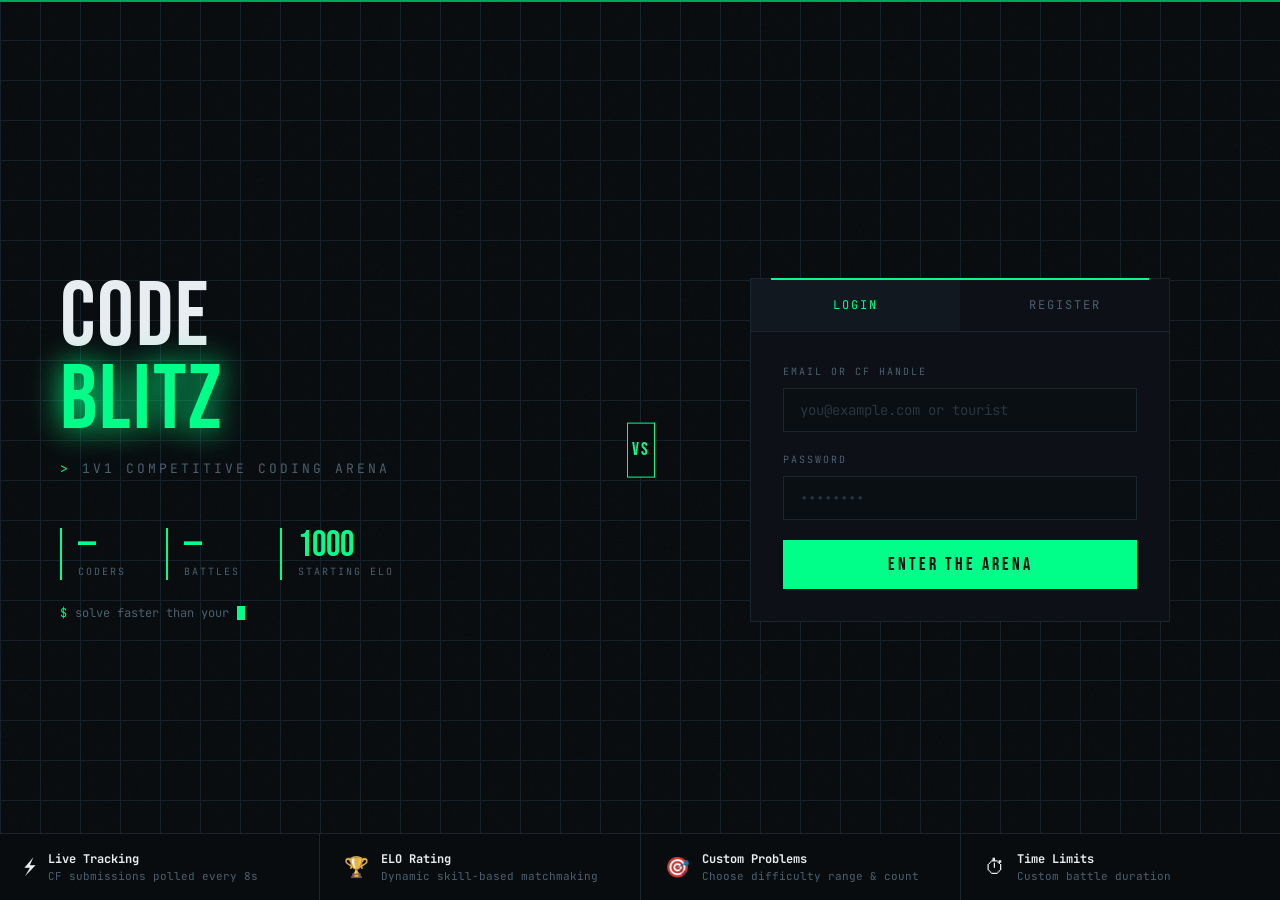
==== public/index.html @ 53d4e550 "Initial commit" ====
<!DOCTYPE html>
<html lang="en">
<head>
<meta charset="UTF-8">
<meta name="viewport" content="width=device-width, initial-scale=1.0">
<title>CodeBlitz — 1v1 Competitive Coding</title>
<link rel="preconnect" href="https://fonts.googleapis.com">
<link href="https://fonts.googleapis.com/css2?family=Space+Mono:ital,wght@0,400;0,700;1,400&family=Bebas+Neue&family=JetBrains+Mono:wght@300;400;600;800&display=swap" rel="stylesheet">
<link rel="stylesheet" href="style.css">
<style>
/* ── INDEX-SPECIFIC ── */
.hero {
  min-height: 100vh;
  display: grid;
  grid-template-columns: 1fr 1fr;
  position: relative;
  overflow: hidden;
}

.hero-left {
  display: flex;
  flex-direction: column;
  justify-content: center;
  padding: 80px 60px;
  position: relative;
  z-index: 2;
}

.hero-right {
  display: flex;
  align-items: center;
  justify-content: center;
  padding: 60px 40px;
  position: relative;
}

.scan-line {
  position: absolute;
  top: 0; left: 0; right: 0;
  height: 2px;
  background: var(--accent);
  animation: scan 4s linear infinite;
  opacity: 0.6;
  z-index: 10;
}

@keyframes scan {
  0% { top: 0; }
  100% { top: 100vh; }
}

.grid-bg {
  position: fixed;
  inset: 0;
  background-image:
    linear-gradient(var(--grid-line) 1px, transparent 1px),
    linear-gradient(90deg, var(--grid-line) 1px, transparent 1px);
  background-size: 40px 40px;
  z-index: 0;
  pointer-events: none;
}

.noise-overlay {
  position: fixed;
  inset: 0;
  background-image: url("data:image/svg+xml,%3Csvg viewBox='0 0 256 256' xmlns='http://www.w3.org/2000/svg'%3E%3Cfilter id='noise'%3E%3CfeTurbulence type='fractalNoise' baseFrequency='0.9' numOctaves='4' stitchTiles='stitch'/%3E%3C/filter%3E%3Crect width='100%25' height='100%25' filter='url(%23noise)' opacity='0.04'/%3E%3C/svg%3E");
  z-index: 1;
  pointer-events: none;
  opacity: 0.5;
}

.logo-mark {
  font-family: 'Bebas Neue', sans-serif;
  font-size: 92px;
  line-height: 0.9;
  color: var(--text-primary);
  letter-spacing: 2px;
  position: relative;
}

.logo-mark span {
  color: var(--accent);
  text-shadow: 0 0 30px var(--accent), 0 0 60px var(--accent-dim);
}

.hero-tagline {
  font-family: 'JetBrains Mono', monospace;
  font-size: 13px;
  color: var(--text-muted);
  margin-top: 16px;
  letter-spacing: 3px;
  text-transform: uppercase;
}

.hero-tagline::before {
  content: '> ';
  color: var(--accent);
}

.stats-row {
  display: flex;
  gap: 40px;
  margin-top: 48px;
}

.stat-item {
  border-left: 2px solid var(--accent);
  padding-left: 16px;
}

.stat-num {
  font-family: 'Bebas Neue', sans-serif;
  font-size: 36px;
  color: var(--accent);
  line-height: 1;
}

.stat-label {
  font-family: 'JetBrains Mono', monospace;
  font-size: 10px;
  color: var(--text-muted);
  text-transform: uppercase;
  letter-spacing: 2px;
}

.divider-line {
  width: 1px;
  background: var(--border);
  position: absolute;
  top: 0; bottom: 0;
  left: 50%;
  z-index: 2;
}

.divider-line::after {
  content: 'VS';
  font-family: 'Bebas Neue', sans-serif;
  font-size: 18px;
  color: var(--accent);
  position: absolute;
  top: 50%;
  left: 50%;
  transform: translate(-50%, -50%);
  background: var(--bg-primary);
  padding: 12px 4px;
  border: 1px solid var(--accent);
  letter-spacing: 2px;
}

/* Auth Panel */
.auth-panel {
  background: var(--bg-card);
  border: 1px solid var(--border);
  width: 100%;
  max-width: 420px;
  position: relative;
  z-index: 2;
}

.auth-panel::before {
  content: '';
  position: absolute;
  top: -1px; left: 20px; right: 20px;
  height: 2px;
  background: var(--accent);
}

.auth-tabs {
  display: grid;
  grid-template-columns: 1fr 1fr;
  border-bottom: 1px solid var(--border);
}

.auth-tab {
  padding: 18px;
  text-align: center;
  font-family: 'JetBrains Mono', monospace;
  font-size: 12px;
  letter-spacing: 2px;
  text-transform: uppercase;
  color: var(--text-muted);
  cursor: pointer;
  transition: all 0.2s;
  border: none;
  background: none;
}

.auth-tab.active {
  color: var(--accent);
  background: var(--bg-hover);
}

.auth-tab:hover:not(.active) {
  color: var(--text-primary);
  background: rgba(255,255,255,0.03);
}

.auth-form {
  padding: 32px;
  display: none;
}

.auth-form.active { display: block; }

.form-group {
  margin-bottom: 20px;
}

.form-label {
  display: block;
  font-family: 'JetBrains Mono', monospace;
  font-size: 10px;
  letter-spacing: 2px;
  text-transform: uppercase;
  color: var(--text-muted);
  margin-bottom: 8px;
}

.form-input {
  width: 100%;
  background: var(--bg-input);
  border: 1px solid var(--border);
  color: var(--text-primary);
  font-family: 'JetBrains Mono', monospace;
  font-size: 14px;
  padding: 12px 16px;
  outline: none;
  transition: border-color 0.2s;
  box-sizing: border-box;
}

.form-input:focus {
  border-color: var(--accent);
  box-shadow: 0 0 0 1px var(--accent-dim);
}

.form-input::placeholder { color: var(--text-ghost); }

.cf-hint {
  font-family: 'JetBrains Mono', monospace;
  font-size: 10px;
  color: var(--text-muted);
  margin-top: 6px;
  padding: 8px;
  background: var(--bg-hover);
  border-left: 2px solid var(--accent-dim);
}

.btn-primary {
  width: 100%;
  padding: 14px;
  background: var(--accent);
  color: var(--bg-primary);
  font-family: 'Bebas Neue', sans-serif;
  font-size: 18px;
  letter-spacing: 3px;
  border: none;
  cursor: pointer;
  transition: all 0.2s;
  position: relative;
  overflow: hidden;
}

.btn-primary::after {
  content: '';
  position: absolute;
  inset: 0;
  background: linear-gradient(90deg, transparent, rgba(255,255,255,0.15), transparent);
  transform: translateX(-100%);
  transition: transform 0.4s;
}

.btn-primary:hover::after { transform: translateX(100%); }
.btn-primary:hover { background: var(--accent-bright); }
.btn-primary:active { transform: scale(0.99); }

.error-msg {
  background: rgba(255, 59, 48, 0.1);
  border: 1px solid rgba(255, 59, 48, 0.3);
  color: #ff3b30;
  font-family: 'JetBrains Mono', monospace;
  font-size: 12px;
  padding: 10px 14px;
  margin-bottom: 16px;
  display: none;
}

.success-msg {
  background: rgba(0, 255, 136, 0.1);
  border: 1px solid rgba(0, 255, 136, 0.3);
  color: var(--accent);
  font-family: 'JetBrains Mono', monospace;
  font-size: 12px;
  padding: 10px 14px;
  margin-bottom: 16px;
  display: none;
}

.terminal-line {
  font-family: 'JetBrains Mono', monospace;
  font-size: 12px;
  color: var(--text-muted);
  margin-top: 24px;
  display: flex;
  align-items: center;
  gap: 8px;
}

.blink {
  display: inline-block;
  width: 8px;
  height: 14px;
  background: var(--accent);
  animation: blink 1s step-end infinite;
  vertical-align: middle;
}

@keyframes blink {
  50% { opacity: 0; }
}

.features-strip {
  position: fixed;
  bottom: 0;
  left: 0; right: 0;
  border-top: 1px solid var(--border);
  background: var(--bg-primary);
  display: flex;
  z-index: 20;
  overflow: hidden;
}

.feature-item {
  flex: 1;
  padding: 16px 24px;
  border-right: 1px solid var(--border);
  display: flex;
  align-items: center;
  gap: 12px;
}

.feature-item:last-child { border-right: none; }

.feature-icon {
  font-size: 20px;
  filter: grayscale(0.3);
}

.feature-text {
  font-family: 'JetBrains Mono', monospace;
  font-size: 11px;
  color: var(--text-muted);
  line-height: 1.5;
}

.feature-text strong {
  color: var(--text-primary);
  display: block;
  font-size: 12px;
}

@media (max-width: 900px) {
  .hero { grid-template-columns: 1fr; }
  .hero-left { padding: 40px 24px; padding-top: 80px; }
  .hero-right { padding: 24px; }
  .divider-line { display: none; }
  .logo-mark { font-size: 64px; }
  .features-strip { display: none; }
}
</style>
</head>
<body>
<div class="grid-bg"></div>
<div class="noise-overlay"></div>
<div class="scan-line"></div>

<div class="hero">
  <div class="hero-left">
    <div class="logo-mark">CODE<br><span>BLITZ</span></div>
    <p class="hero-tagline">1v1 competitive coding arena</p>

    <div class="stats-row">
      <div class="stat-item">
        <div class="stat-num" id="stat-users">—</div>
        <div class="stat-label">Coders</div>
      </div>
      <div class="stat-item">
        <div class="stat-num" id="stat-battles">—</div>
        <div class="stat-label">Battles</div>
      </div>
      <div class="stat-item">
        <div class="stat-num">1000</div>
        <div class="stat-label">Starting ELO</div>
      </div>
    </div>

    <div class="terminal-line">
      <span style="color: var(--accent)">$</span>
      <span id="terminal-text"></span>
      <span class="blink"></span>
    </div>
  </div>

  <div class="divider-line"></div>

  <div class="hero-right">
    <div class="auth-panel">
      <div class="auth-tabs">
        <button class="auth-tab active" onclick="switchTab('login')">Login</button>
        <button class="auth-tab" onclick="switchTab('register')">Register</button>
      </div>

      <!-- LOGIN -->
      <div class="auth-form active" id="login-form">
        <div class="error-msg" id="login-error"></div>
        <div class="success-msg" id="login-success"></div>
        <div class="form-group">
          <label class="form-label">Email or CF Handle</label>
          <input class="form-input" type="text" id="login-identifier" placeholder="you@example.com or tourist">
        </div>
        <div class="form-group">
          <label class="form-label">Password</label>
          <input class="form-input" type="password" id="login-password" placeholder="••••••••">
        </div>
        <button class="btn-primary" onclick="handleLogin()">ENTER THE ARENA</button>
      </div>

      <!-- REGISTER -->
      <div class="auth-form" id="register-form">
        <div class="error-msg" id="register-error"></div>
        <div class="success-msg" id="register-success"></div>
        <div class="form-group">
          <label class="form-label">Full Name</label>
          <input class="form-input" type="text" id="reg-name" placeholder="Your name">
        </div>
        <div class="form-group">
          <label class="form-label">Email</label>
          <input class="form-input" type="email" id="reg-email" placeholder="you@example.com">
        </div>
        <div class="form-group">
          <label class="form-label">Password</label>
          <input class="form-input" type="password" id="reg-password" placeholder="Min 6 characters">
        </div>
        <div class="form-group">
          <label class="form-label">Codeforces Handle</label>
          <input class="form-input" type="text" id="reg-cf" placeholder="tourist">
          <div class="cf-hint">⚡ Must be logged in to codeforces.com during battles. This handle is verified against the CF API.</div>
        </div>
        <button class="btn-primary" onclick="handleRegister()">CREATE ACCOUNT</button>
      </div>
    </div>
  </div>
</div>

<div class="features-strip">
  <div class="feature-item">
    <span class="feature-icon">⚡</span>
    <div class="feature-text"><strong>Live Tracking</strong>CF submissions polled every 8s</div>
  </div>
  <div class="feature-item">
    <span class="feature-icon">🏆</span>
    <div class="feature-text"><strong>ELO Rating</strong>Dynamic skill-based matchmaking</div>
  </div>
  <div class="feature-item">
    <span class="feature-icon">🎯</span>
    <div class="feature-text"><strong>Custom Problems</strong>Choose difficulty range & count</div>
  </div>
  <div class="feature-item">
    <span class="feature-icon">⏱</span>
    <div class="feature-text"><strong>Time Limits</strong>Custom battle duration</div>
  </div>
</div>

<script>
const API = '';

// Terminal typing effect
const phrases = [
  'solve faster than your opponent',
  'claim the ELO',
  'pick your difficulty range',
  'set the time limit',
  'first to solve wins the point'
];
let phraseIdx = 0, charIdx = 0, deleting = false;
const termEl = document.getElementById('terminal-text');
function typeEffect() {
  const phrase = phrases[phraseIdx];
  if (!deleting) {
    termEl.textContent = phrase.substring(0, ++charIdx);
    if (charIdx === phrase.length) { deleting = true; setTimeout(typeEffect, 1800); return; }
  } else {
    termEl.textContent = phrase.substring(0, --charIdx);
    if (charIdx === 0) { deleting = false; phraseIdx = (phraseIdx + 1) % phrases.length; }
  }
  setTimeout(typeEffect, deleting ? 40 : 70);
}
typeEffect();

// Load leaderboard stats
fetch('/api/leaderboard').then(r => r.json()).then(data => {
  document.getElementById('stat-users').textContent = data.length + '+';
}).catch(() => {});

function switchTab(tab) {
  document.querySelectorAll('.auth-tab').forEach((t, i) => {
    t.classList.toggle('active', (tab === 'login' && i === 0) || (tab === 'register' && i === 1));
  });
  document.getElementById('login-form').classList.toggle('active', tab === 'login');
  document.getElementById('register-form').classList.toggle('active', tab === 'register');
}

function showMsg(id, msg, isError = true) {
  const el = document.getElementById(id);
  el.textContent = msg;
  el.style.display = 'block';
  setTimeout(() => el.style.display = 'none', 4000);
}

async function handleLogin() {
  const identifier = document.getElementById('login-identifier').value.trim();
  const password = document.getElementById('login-password').value;
  if (!identifier || !password) return showMsg('login-error', 'Please fill all fields');

  try {
    const res = await fetch('/api/login', {
      method: 'POST', headers: { 'Content-Type': 'application/json' },
      body: JSON.stringify({ identifier, password })
    });
    const data = await res.json();
    if (!res.ok) return showMsg('login-error', data.error);
    localStorage.setItem('cb_token', data.token);
    localStorage.setItem('cb_user', JSON.stringify(data.user));
    window.location.href = '/dashboard.html';
  } catch {
    showMsg('login-error', 'Connection error');
  }
}

async function handleRegister() {
  const name = document.getElementById('reg-name').value.trim();
  const email = document.getElementById('reg-email').value.trim();
  const password = document.getElementById('reg-password').value;
  const cfHandle = document.getElementById('reg-cf').value.trim();
  if (!name || !email || !password || !cfHandle)
    return showMsg('register-error', 'All fields are required');

  try {
    const res = await fetch('/api/register', {
      method: 'POST', headers: { 'Content-Type': 'application/json' },
      body: JSON.stringify({ name, email, password, cfHandle })
    });
    const data = await res.json();
    if (!res.ok) return showMsg('register-error', data.error);
    showMsg('register-success', '✓ Account created! Logging in…', false);
    localStorage.setItem('cb_token', data.token);
    localStorage.setItem('cb_user', JSON.stringify(data.user));
    setTimeout(() => window.location.href = '/dashboard.html', 1000);
  } catch {
    showMsg('register-error', 'Connection error');
  }
}

// Enter key support
document.addEventListener('keydown', e => {
  if (e.key !== 'Enter') return;
  if (document.getElementById('login-form').classList.contains('active')) handleLogin();
  else handleRegister();
});

// Redirect if already logged in
if (localStorage.getItem('cb_token')) window.location.href = '/dashboard.html';
</script>
</body>
</html>
---- public/style.css ----
/* ── CodeBlitz Global Styles ── */
@import url('https://fonts.googleapis.com/css2?family=Space+Mono:ital,wght@0,400;0,700;1,400&family=Bebas+Neue&family=JetBrains+Mono:wght@300;400;600;800&display=swap');

:root {
  --bg-primary: #080c0f;
  --bg-card: #0d1117;
  --bg-input: #0a0f13;
  --bg-hover: #111820;
  --border: #1a2530;
  --border-bright: #253545;

  --text-primary: #e8edf2;
  --text-secondary: #8899aa;
  --text-muted: #4a6070;
  --text-ghost: #2a3540;

  --accent: #00ff88;
  --accent-bright: #33ffaa;
  --accent-dim: rgba(0, 255, 136, 0.15);
  --accent-glow: rgba(0, 255, 136, 0.05);

  --danger: #ff3b30;
  --danger-dim: rgba(255, 59, 48, 0.15);
  --warning: #ffcc00;
  --info: #0af;

  --grid-line: rgba(26, 37, 48, 0.8);
}

* {
  margin: 0;
  padding: 0;
  box-sizing: border-box;
}

html, body {
  background: var(--bg-primary);
  color: var(--text-primary);
  font-family: 'JetBrains Mono', monospace;
  font-size: 14px;
  line-height: 1.6;
  min-height: 100vh;
  overflow-x: hidden;
}

::-webkit-scrollbar { width: 4px; }
::-webkit-scrollbar-track { background: var(--bg-primary); }
::-webkit-scrollbar-thumb { background: var(--border-bright); }
::-webkit-scrollbar-thumb:hover { background: var(--accent-dim); }

a { color: var(--accent); text-decoration: none; }
a:hover { color: var(--accent-bright); }

button { cursor: pointer; }

/* ── Top Nav ── */
.topnav {
  position: fixed;
  top: 0; left: 0; right: 0;
  height: 56px;
  background: var(--bg-primary);
  border-bottom: 1px solid var(--border);
  display: flex;
  align-items: center;
  padding: 0 32px;
  z-index: 100;
  gap: 32px;
}

.nav-logo {
  font-family: 'Bebas Neue', sans-serif;
  font-size: 26px;
  letter-spacing: 2px;
  color: var(--text-primary);
  flex-shrink: 0;
}

.nav-logo span { color: var(--accent); text-shadow: 0 0 20px var(--accent); }

.nav-links {
  display: flex;
  gap: 0;
  flex: 1;
}

.nav-link {
  font-family: 'JetBrains Mono', monospace;
  font-size: 11px;
  letter-spacing: 2px;
  text-transform: uppercase;
  color: var(--text-muted);
  padding: 18px 20px;
  border: none;
  background: none;
  cursor: pointer;
  transition: all 0.15s;
  text-decoration: none;
  display: inline-block;
  border-bottom: 2px solid transparent;
}

.nav-link:hover, .nav-link.active {
  color: var(--text-primary);
  border-bottom-color: var(--accent);
}

.nav-right {
  display: flex;
  align-items: center;
  gap: 20px;
  margin-left: auto;
}

.nav-elo {
  font-family: 'Bebas Neue', sans-serif;
  font-size: 20px;
  color: var(--accent);
  border: 1px solid var(--accent-dim);
  padding: 4px 16px;
  letter-spacing: 1px;
}

.nav-elo-label {
  font-size: 9px;
  color: var(--text-muted);
  letter-spacing: 2px;
  text-transform: uppercase;
  margin-right: 6px;
}

.nav-user {
  font-size: 12px;
  color: var(--text-secondary);
}

.btn-nav {
  font-family: 'JetBrains Mono', monospace;
  font-size: 11px;
  letter-spacing: 1px;
  text-transform: uppercase;
  padding: 8px 16px;
  border: 1px solid var(--border-bright);
  background: transparent;
  color: var(--text-secondary);
  cursor: pointer;
  transition: all 0.15s;
}

.btn-nav:hover {
  border-color: var(--danger);
  color: var(--danger);
}

/* ── Page Wrappers ── */
.page-content {
  padding-top: 80px;
  padding-bottom: 60px;
  max-width: 1200px;
  margin: 0 auto;
  padding-left: 32px;
  padding-right: 32px;
}

.section-header {
  display: flex;
  align-items: baseline;
  gap: 16px;
  margin-bottom: 28px;
}

.section-title {
  font-family: 'Bebas Neue', sans-serif;
  font-size: 32px;
  letter-spacing: 2px;
}

.section-sub {
  font-family: 'JetBrains Mono', monospace;
  font-size: 11px;
  color: var(--text-muted);
  text-transform: uppercase;
  letter-spacing: 2px;
}

/* ── Cards ── */
.card {
  background: var(--bg-card);
  border: 1px solid var(--border);
  position: relative;
}

.card::before {
  content: '';
  position: absolute;
  top: -1px; left: 20px;
  width: 40px; height: 2px;
  background: var(--accent);
}

.card-header {
  padding: 20px 24px;
  border-bottom: 1px solid var(--border);
  display: flex;
  align-items: center;
  justify-content: space-between;
}

.card-title {
  font-family: 'JetBrains Mono', monospace;
  font-size: 11px;
  text-transform: uppercase;
  letter-spacing: 2px;
  color: var(--text-muted);
}

.card-body { padding: 24px; }

/* ── Buttons ── */
.btn {
  font-family: 'Bebas Neue', sans-serif;
  font-size: 16px;
  letter-spacing: 2px;
  padding: 12px 28px;
  border: none;
  cursor: pointer;
  transition: all 0.15s;
  display: inline-flex;
  align-items: center;
  gap: 10px;
  text-decoration: none;
}

.btn-accent {
  background: var(--accent);
  color: var(--bg-primary);
}
.btn-accent:hover { background: var(--accent-bright); }

.btn-ghost {
  background: transparent;
  border: 1px solid var(--border-bright);
  color: var(--text-secondary);
}
.btn-ghost:hover { border-color: var(--accent); color: var(--accent); }

.btn-danger {
  background: transparent;
  border: 1px solid var(--danger);
  color: var(--danger);
}
.btn-danger:hover { background: var(--danger-dim); }

/* ── Tables ── */
.data-table {
  width: 100%;
  border-collapse: collapse;
}

.data-table th {
  font-family: 'JetBrains Mono', monospace;
  font-size: 10px;
  text-transform: uppercase;
  letter-spacing: 2px;
  color: var(--text-muted);
  text-align: left;
  padding: 12px 16px;
  border-bottom: 1px solid var(--border);
}

.data-table td {
  padding: 14px 16px;
  border-bottom: 1px solid var(--border);
  font-size: 13px;
}

.data-table tr:last-child td { border-bottom: none; }
.data-table tbody tr:hover td { background: var(--bg-hover); }

/* ── Badge / Tags ── */
.badge {
  display: inline-block;
  font-family: 'JetBrains Mono', monospace;
  font-size: 10px;
  letter-spacing: 1px;
  text-transform: uppercase;
  padding: 3px 10px;
  border: 1px solid;
}

.badge-green { color: var(--accent); border-color: var(--accent-dim); background: var(--accent-glow); }
.badge-red { color: var(--danger); border-color: rgba(255,59,48,0.3); background: var(--danger-dim); }
.badge-yellow { color: var(--warning); border-color: rgba(255,204,0,0.3); background: rgba(255,204,0,0.05); }
.badge-blue { color: var(--info); border-color: rgba(0,170,255,0.3); background: rgba(0,170,255,0.05); }

/* ── ELO bar ── */
.elo-display {
  font-family: 'Bebas Neue', sans-serif;
  font-size: 64px;
  color: var(--accent);
  text-shadow: 0 0 40px var(--accent);
  line-height: 1;
}

/* ── Loading ── */
.spinner {
  display: inline-block;
  width: 16px; height: 16px;
  border: 2px solid var(--border);
  border-top-color: var(--accent);
  border-radius: 50%;
  animation: spin 0.8s linear infinite;
}

@keyframes spin { to { transform: rotate(360deg); } }

/* ── Pulse dot ── */
.pulse-dot {
  display: inline-block;
  width: 8px; height: 8px;
  background: var(--accent);
  border-radius: 50%;
  animation: pulse-anim 1.5s ease-in-out infinite;
}

@keyframes pulse-anim {
  0%, 100% { opacity: 1; transform: scale(1); }
  50% { opacity: 0.4; transform: scale(0.7); }
}

/* ── Modal ── */
.modal-overlay {
  position: fixed;
  inset: 0;
  background: rgba(8, 12, 15, 0.85);
  display: flex;
  align-items: center;
  justify-content: center;
  z-index: 200;
  backdrop-filter: blur(4px);
  display: none;
}

.modal-overlay.open { display: flex; }

.modal {
  background: var(--bg-card);
  border: 1px solid var(--border);
  width: 100%;
  max-width: 520px;
  position: relative;
  animation: modal-in 0.2s ease-out;
}

@keyframes modal-in {
  from { opacity: 0; transform: translateY(-20px) scale(0.98); }
  to { opacity: 1; transform: none; }
}

.modal::before {
  content: '';
  position: absolute;
  top: -1px; left: 0; right: 0;
  height: 2px;
  background: var(--accent);
}

.modal-header {
  padding: 24px 28px;
  border-bottom: 1px solid var(--border);
  display: flex;
  align-items: center;
  justify-content: space-between;
}

.modal-title {
  font-family: 'Bebas Neue', sans-serif;
  font-size: 24px;
  letter-spacing: 2px;
}

.modal-close {
  background: none;
  border: 1px solid var(--border);
  color: var(--text-muted);
  width: 32px; height: 32px;
  display: flex; align-items: center; justify-content: center;
  cursor: pointer;
  font-size: 16px;
  transition: all 0.15s;
}

.modal-close:hover { border-color: var(--danger); color: var(--danger); }

.modal-body { padding: 28px; }

/* ── Form elements reused ── */
.form-group { margin-bottom: 20px; }
.form-label {
  display: block;
  font-size: 10px;
  letter-spacing: 2px;
  text-transform: uppercase;
  color: var(--text-muted);
  margin-bottom: 8px;
}

.form-input, .form-select {
  width: 100%;
  background: var(--bg-input);
  border: 1px solid var(--border);
  color: var(--text-primary);
  font-family: 'JetBrains Mono', monospace;
  font-size: 14px;
  padding: 12px 16px;
  outline: none;
  transition: border-color 0.2s;
}

.form-input:focus, .form-select:focus { border-color: var(--accent); }
.form-input::placeholder { color: var(--text-ghost); }
.form-select option { background: var(--bg-card); }

.form-row {
  display: grid;
  grid-template-columns: 1fr 1fr;
  gap: 16px;
}

/* ── Scrollable list ── */
.scroll-list {
  max-height: 320px;
  overflow-y: auto;
}

/* ── Toasts ── */
#toast-container {
  position: fixed;
  bottom: 24px;
  right: 24px;
  z-index: 999;
  display: flex;
  flex-direction: column;
  gap: 8px;
}

.toast {
  font-family: 'JetBrains Mono', monospace;
  font-size: 12px;
  padding: 12px 20px;
  border-left: 3px solid var(--accent);
  background: var(--bg-card);
  color: var(--text-primary);
  max-width: 320px;
  animation: toast-in 0.3s ease-out;
  border-top: 1px solid var(--border);
  border-right: 1px solid var(--border);
  border-bottom: 1px solid var(--border);
}

.toast.error { border-left-color: var(--danger); }
.toast.warning { border-left-color: var(--warning); }

@keyframes toast-in {
  from { opacity: 0; transform: translateX(20px); }
  to { opacity: 1; transform: none; }
}
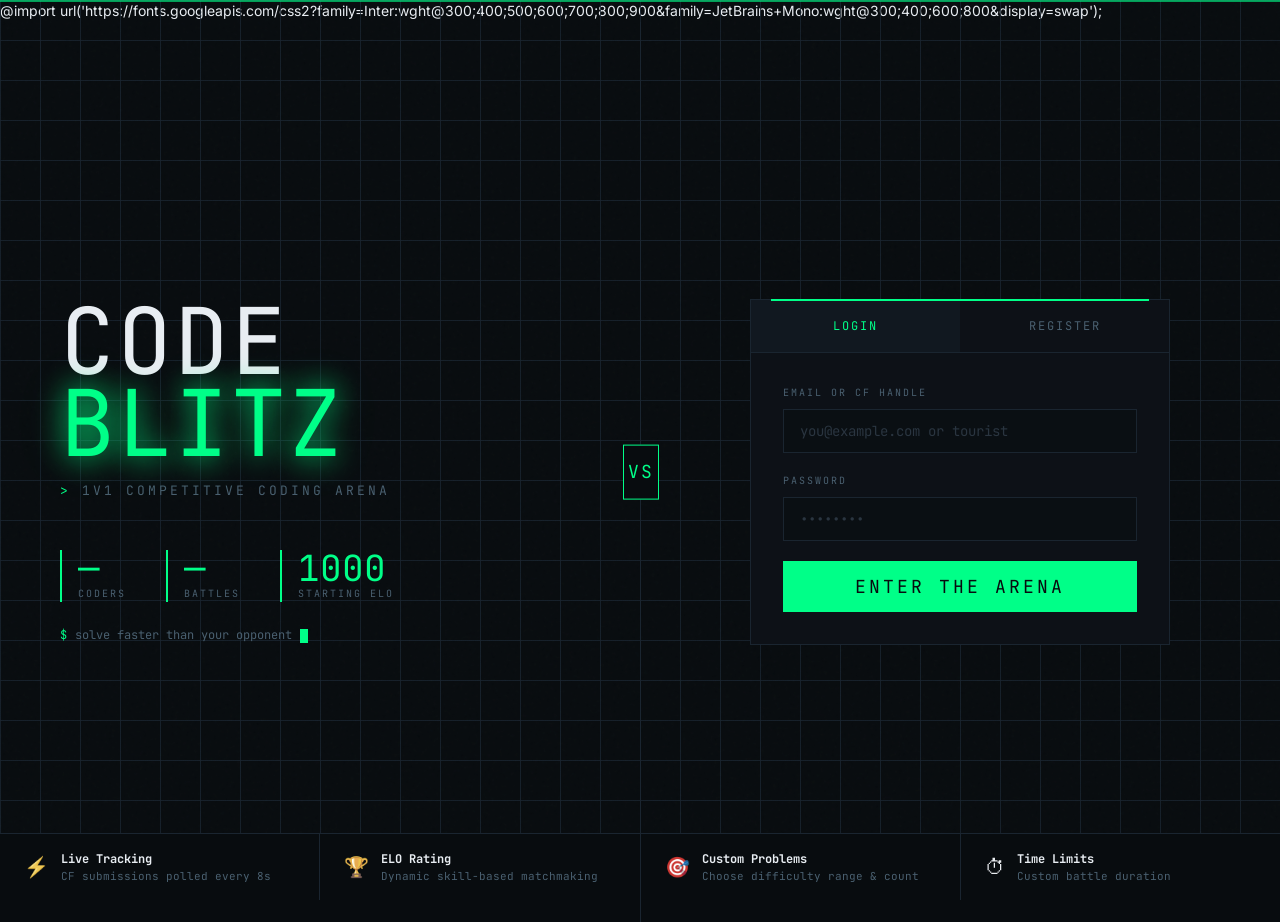
==== commit 9c9657a5: "Update files" ====
--- a/public/index.html
+++ b/public/index.html
@@ -5,7 +5,7 @@
 <meta name="viewport" content="width=device-width, initial-scale=1.0">
 <title>CodeBlitz — 1v1 Competitive Coding</title>
 <link rel="preconnect" href="https://fonts.googleapis.com">
-<link href="https://fonts.googleapis.com/css2?family=Space+Mono:ital,wght@0,400;0,700;1,400&family=Bebas+Neue&family=JetBrains+Mono:wght@300;400;600;800&display=swap" rel="stylesheet">
+@import url('https://fonts.googleapis.com/css2?family=Inter:wght@300;400;500;600;700;800;900&family=JetBrains+Mono:wght@300;400;600;800&display=swap');
 <link rel="stylesheet" href="style.css">
 <style>
 /* ── INDEX-SPECIFIC ── */
@@ -70,7 +70,7 @@
 }
 
 .logo-mark {
-  font-family: 'Bebas Neue', sans-serif;
+  font-family: 'JetBrains Mono', monospace;
   font-size: 92px;
   line-height: 0.9;
   color: var(--text-primary);
@@ -109,7 +109,7 @@
 }
 
 .stat-num {
-  font-family: 'Bebas Neue', sans-serif;
+  font-family: 'JetBrains Mono', monospace;
   font-size: 36px;
   color: var(--accent);
   line-height: 1;
@@ -134,7 +134,7 @@
 
 .divider-line::after {
   content: 'VS';
-  font-family: 'Bebas Neue', sans-serif;
+  font-family: 'JetBrains Mono', monospace;
   font-size: 18px;
   color: var(--accent);
   position: absolute;
@@ -251,7 +251,7 @@
   padding: 14px;
   background: var(--accent);
   color: var(--bg-primary);
-  font-family: 'Bebas Neue', sans-serif;
+  font-family: 'JetBrains Mono', monospace;
   font-size: 18px;
   letter-spacing: 3px;
   border: none;
--- a/public/style.css
+++ b/public/style.css
@@ -1,5 +1,5 @@
 /* ── CodeBlitz Global Styles ── */
-@import url('https://fonts.googleapis.com/css2?family=Space+Mono:ital,wght@0,400;0,700;1,400&family=Bebas+Neue&family=JetBrains+Mono:wght@300;400;600;800&display=swap');
+@import url('https://fonts.googleapis.com/css2?family=Inter:wght@300;400;500;600;700;800;900&family=JetBrains+Mono:wght@300;400;600;800&display=swap');
 
 :root {
   --bg-primary: #080c0f;
@@ -36,7 +36,7 @@
 html, body {
   background: var(--bg-primary);
   color: var(--text-primary);
-  font-family: 'JetBrains Mono', monospace;
+  font-family: 'Inter', sans-serif;
   font-size: 14px;
   line-height: 1.6;
   min-height: 100vh;
@@ -68,7 +68,7 @@
 }
 
 .nav-logo {
-  font-family: 'Bebas Neue', sans-serif;
+  font-family: 'JetBrains Mono', monospace;
   font-size: 26px;
   letter-spacing: 2px;
   color: var(--text-primary);
@@ -84,7 +84,7 @@
 }
 
 .nav-link {
-  font-family: 'JetBrains Mono', monospace;
+  font-family: 'Inter', sans-serif;
   font-size: 11px;
   letter-spacing: 2px;
   text-transform: uppercase;
@@ -112,7 +112,7 @@
 }
 
 .nav-elo {
-  font-family: 'Bebas Neue', sans-serif;
+  font-family: 'JetBrains Mono', monospace;
   font-size: 20px;
   color: var(--accent);
   border: 1px solid var(--accent-dim);
@@ -134,7 +134,7 @@
 }
 
 .btn-nav {
-  font-family: 'JetBrains Mono', monospace;
+  font-family: 'Inter', sans-serif;
   font-size: 11px;
   letter-spacing: 1px;
   text-transform: uppercase;
@@ -169,13 +169,13 @@
 }
 
 .section-title {
-  font-family: 'Bebas Neue', sans-serif;
+  font-family: 'JetBrains Mono', monospace;
   font-size: 32px;
   letter-spacing: 2px;
 }
 
 .section-sub {
-  font-family: 'JetBrains Mono', monospace;
+  font-family: 'Inter', sans-serif;
   font-size: 11px;
   color: var(--text-muted);
   text-transform: uppercase;
@@ -206,7 +206,7 @@
 }
 
 .card-title {
-  font-family: 'JetBrains Mono', monospace;
+  font-family: 'Inter', sans-serif;
   font-size: 11px;
   text-transform: uppercase;
   letter-spacing: 2px;
@@ -217,7 +217,7 @@
 
 /* ── Buttons ── */
 .btn {
-  font-family: 'Bebas Neue', sans-serif;
+  font-family: 'JetBrains Mono', monospace;
   font-size: 16px;
   letter-spacing: 2px;
   padding: 12px 28px;
@@ -257,7 +257,7 @@
 }
 
 .data-table th {
-  font-family: 'JetBrains Mono', monospace;
+  font-family: 'Inter', sans-serif;
   font-size: 10px;
   text-transform: uppercase;
   letter-spacing: 2px;
@@ -279,7 +279,7 @@
 /* ── Badge / Tags ── */
 .badge {
   display: inline-block;
-  font-family: 'JetBrains Mono', monospace;
+  font-family: 'Inter', sans-serif;
   font-size: 10px;
   letter-spacing: 1px;
   text-transform: uppercase;
@@ -294,7 +294,7 @@
 
 /* ── ELO bar ── */
 .elo-display {
-  font-family: 'Bebas Neue', sans-serif;
+  font-family: 'JetBrains Mono', monospace;
   font-size: 64px;
   color: var(--accent);
   text-shadow: 0 0 40px var(--accent);
@@ -373,7 +373,7 @@
 }
 
 .modal-title {
-  font-family: 'Bebas Neue', sans-serif;
+  font-family: 'JetBrains Mono', monospace;
   font-size: 24px;
   letter-spacing: 2px;
 }
@@ -409,7 +409,7 @@
   background: var(--bg-input);
   border: 1px solid var(--border);
   color: var(--text-primary);
-  font-family: 'JetBrains Mono', monospace;
+  font-family: 'Inter', sans-serif;
   font-size: 14px;
   padding: 12px 16px;
   outline: none;
@@ -444,7 +444,7 @@
 }
 
 .toast {
-  font-family: 'JetBrains Mono', monospace;
+  font-family: 'Inter', sans-serif;
   font-size: 12px;
   padding: 12px 20px;
   border-left: 3px solid var(--accent);
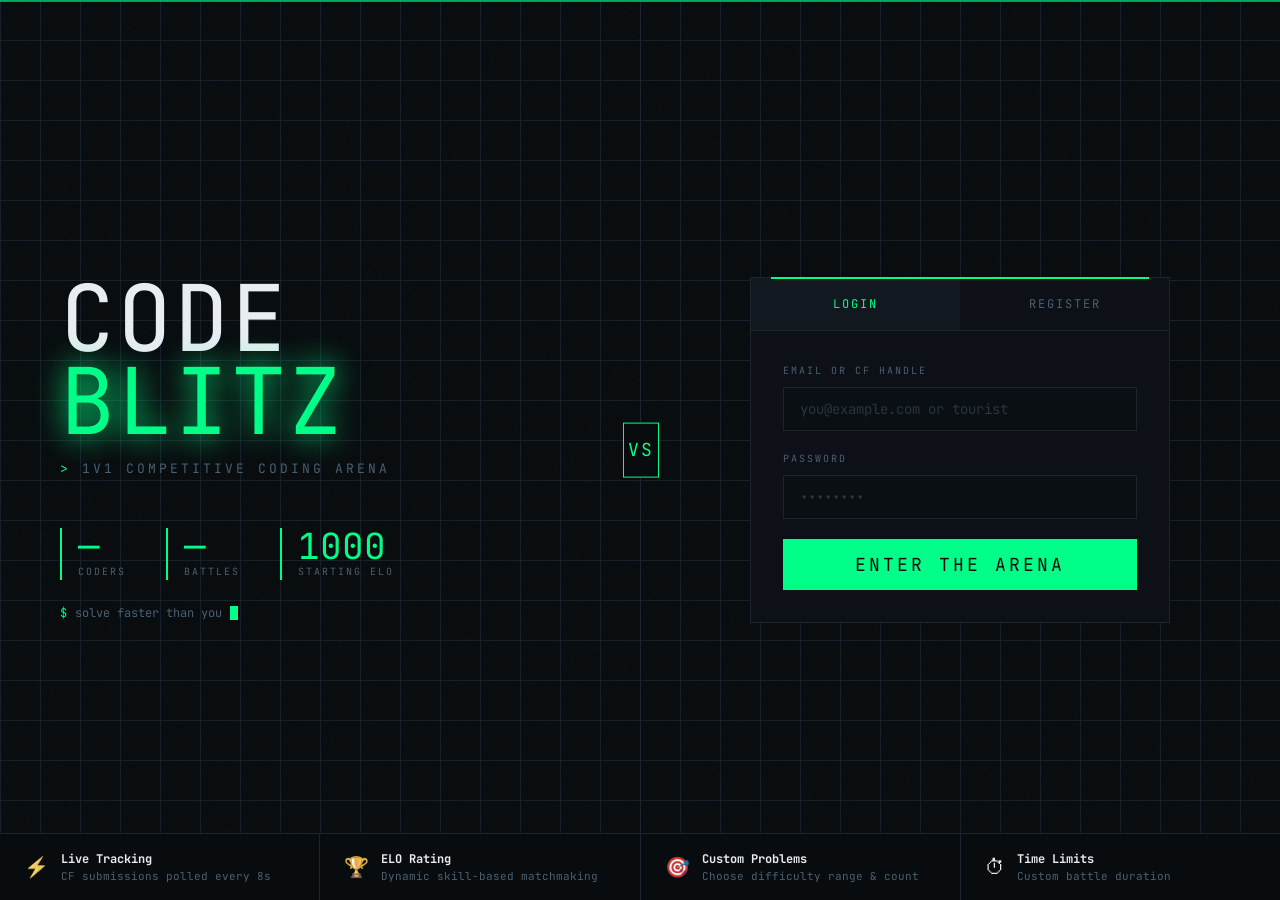
==== commit 3bd51c3f: "Update files" ====
--- a/public/index.html
+++ b/public/index.html
@@ -5,7 +5,7 @@
 <meta name="viewport" content="width=device-width, initial-scale=1.0">
 <title>CodeBlitz — 1v1 Competitive Coding</title>
 <link rel="preconnect" href="https://fonts.googleapis.com">
-@import url('https://fonts.googleapis.com/css2?family=Inter:wght@300;400;500;600;700;800;900&family=JetBrains+Mono:wght@300;400;600;800&display=swap');
+<link href="https://fonts.googleapis.com/css2?family=Inter:wght@300;400;500;600;700;800;900&family=JetBrains+Mono:wght@300;400;600;800&display=swap" rel="stylesheet">
 <link rel="stylesheet" href="style.css">
 <style>
 /* ── INDEX-SPECIFIC ── */
